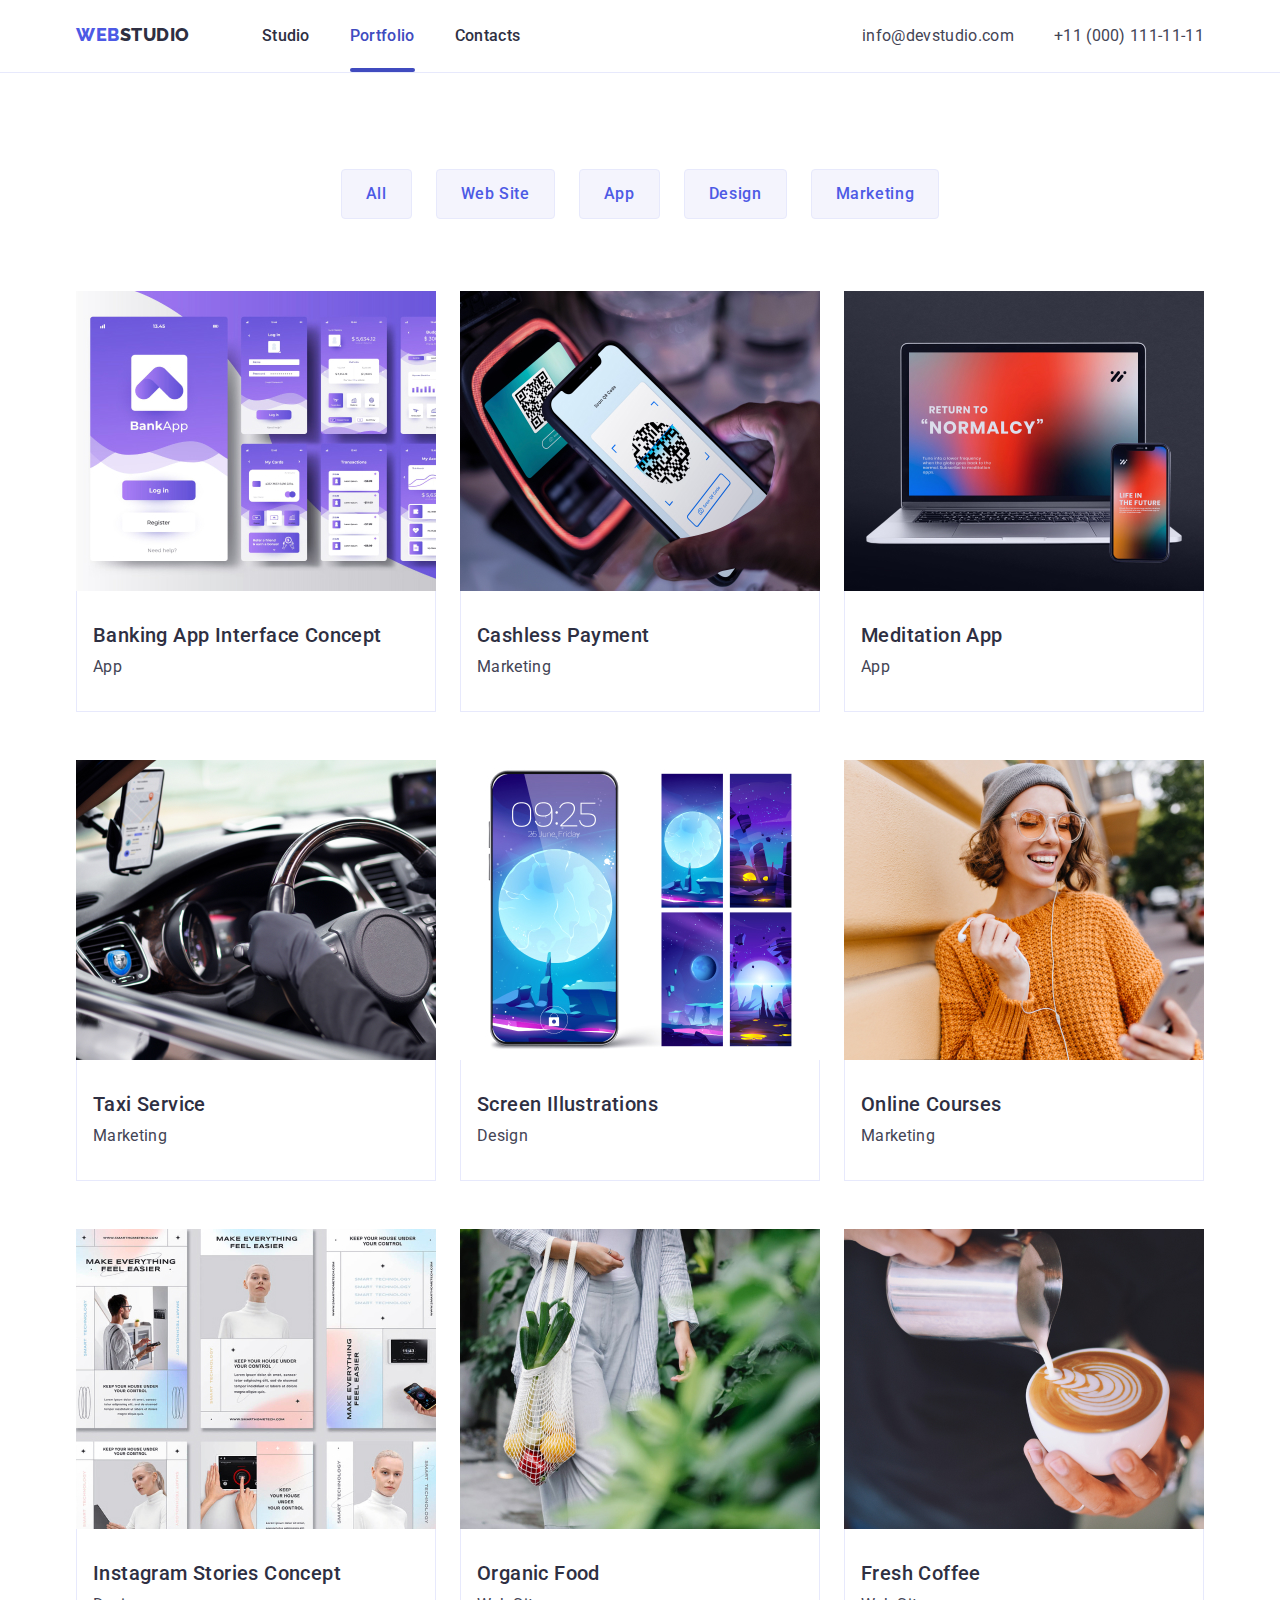
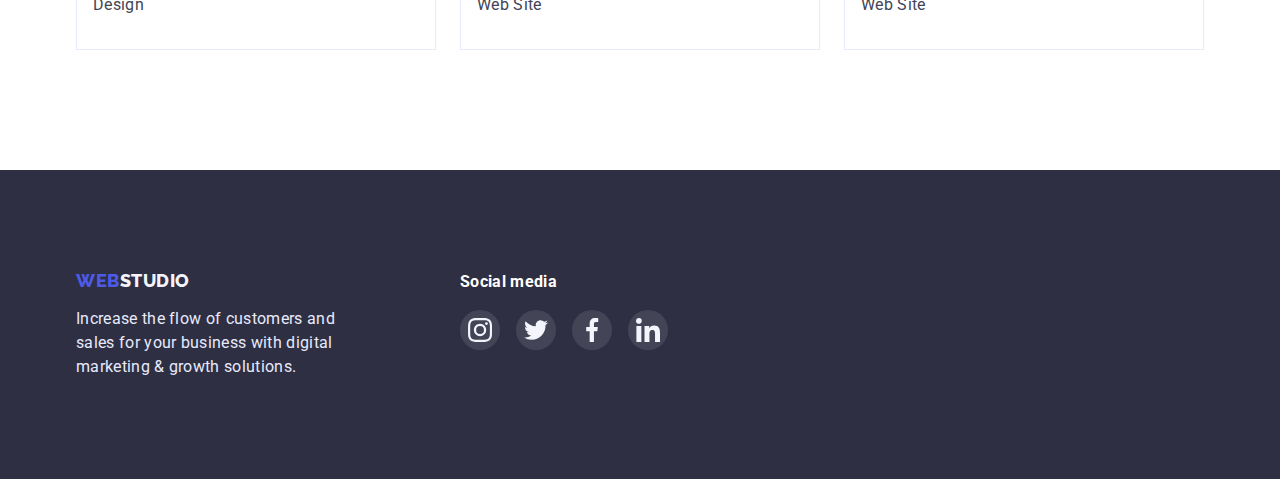
==== portfolio.html @ df037041 "Initial commit" ====
<!DOCTYPE html>
<html lang="en">
  <head>
    <meta charset="UTF-8" />
    <meta http-equiv="X-UA-Compatible" content="IE=edge" />
    <meta name="viewport" content="width=device-width, initial-scale=1.0" />
    <title>Portfolio</title>
    <link rel="preconnect" href="https://fonts.googleapis.com" />
    <link rel="preconnect" href="https://fonts.gstatic.com" crossorigin />
    <link
      href="https://fonts.googleapis.com/css2?family=Raleway:wght@800&family=Roboto:wght@400;500;700;900&display=swap"
      rel="stylesheet"
    />
    <link
      rel="stylesheet"
      href="    https://cdnjs.cloudflare.com/ajax/libs/modern-normalize/1.1.0/modern-normalize.min.css
"
    />
    <link rel="stylesheet" href="./css/style.css" />
  </head>
  <body>
    <header class="header-page">
      <div class="header container">
        <nav class="nav-area">
          <!-- logo -->
          <a class="logo-web link" href="./index.html"
            >Web<span class="logo-studio-header">Studio</span></a
          >
          <!-- menu -->
          <ul class="site-nav list">
            <li class="menu-title">
              <a class="site-page link" href="./index.html">Studio</a>
            </li>
            <li class="menu-title">
              <a class="site-page link current-page" href="./portfolio.html"
                >Portfolio</a
              >
            </li>
            <li class="menu-title last">
              <a class="site-page link" href="">Contacts</a>
            </li>
          </ul>
        </nav>
        <!-- contacts -->
        <address class="adress">
          <ul class="contacts-nav list">
            <li class="menu-title">
              <a class="contacts-link link" href="mailto:info@devstudio.com"
                >info@devstudio.com</a
              >
            </li>
            <li class="menu-title last">
              <a class="contacts-link link" href="tel:+110001111111"
                >+11 (000) 111-11-11</a
              >
            </li>
          </ul>
        </address>
      </div>
    </header>

    <!-- main contetr -->
    <main>
      <section class="section portfolio">
        <div class="container">
          <h1 hidden>Portfolio</h1>

          <!-- buttons -->
          <ul class="portfolio-buttons list">
            <li><button class="buttons-item" type="button">All</button></li>
            <li>
              <button class="buttons-item" type="button">Web Site</button>
            </li>
            <li><button class="buttons-item" type="button">App</button></li>
            <li><button class="buttons-item" type="button">Design</button></li>
            <li>
              <button class="buttons-item last-btn" type="button">
                Marketing
              </button>
            </li>
          </ul>
          <!-- portfolio -->
          <ul class="portfolio-list list">
            <li class="potfolio-title">
              <a href="" class="potfolio-link link">
                <div class="potfolio-top-wrap">
                  <img
                    src="./images/portfolio/bankapp.jpg"
                    alt="Banking App"
                    width="360"
                  />
                  <p class="overlay-text">
                    14 Stylish and User-Friendly App Design Concepts · Task
                    Manager App · Calorie Tracker App · Exotic Fruit Ecommerce
                    App · Cloud Storage App
                  </p>
                </div>
                <div class="portfolio-name">
                  <h2 class="project-name">Banking App Interface Concept</h2>
                  <p class="project-paragrapher">App</p>
                </div>
              </a>
            </li>
            <li class="potfolio-title">
              <a href="" class="potfolio-link link">
                <div class="potfolio-top-wrap">
                  <img
                    src="./images/portfolio/payment.jpg"
                    alt="Cashless Payment"
                    width="360"
                  />
                  <p class="overlay-text">
                    14 Stylish and User-Friendly App Design Concepts · Task
                    Manager App · Calorie Tracker App · Exotic Fruit Ecommerce
                    App · Cloud Storage App
                  </p>
                </div>
                <div class="portfolio-name">
                  <h2 class="project-name">Cashless Payment</h2>
                  <p class="project-paragrapher">Marketing</p>
                </div>
              </a>
            </li>
            <li class="potfolio-title">
              <a href="" class="potfolio-link link">
                <div class="potfolio-top-wrap">
                  <img
                    src="./images/portfolio/meditaion.jpg"
                    alt="Meditaion App"
                    width="360"
                  />
                  <p class="overlay-text">
                    14 Stylish and User-Friendly App Design Concepts · Task
                    Manager App · Calorie Tracker App · Exotic Fruit Ecommerce
                    App · Cloud Storage App
                  </p>
                </div>
                <div class="portfolio-name">
                  <h2 class="project-name">Meditation App</h2>
                  <p class="project-paragrapher">App</p>
                </div>
              </a>
            </li>
            <li class="potfolio-title">
              <a href="" class="potfolio-link link">
                <div class="potfolio-top-wrap">
                  <img
                    src="./images/portfolio/taxi.jpg"
                    alt="Taxi Service"
                    width="360"
                  />
                  <p class="overlay-text">
                    14 Stylish and User-Friendly App Design Concepts · Task
                    Manager App · Calorie Tracker App · Exotic Fruit Ecommerce
                    App · Cloud Storage App
                  </p>
                </div>
                <div class="portfolio-name">
                  <h2 class="project-name">Taxi Service</h2>
                  <p class="project-paragrapher">Marketing</p>
                </div>
              </a>
            </li>
            <li class="potfolio-title">
              <a href="" class="potfolio-link link">
                <div class="potfolio-top-wrap">
                  <img
                    src="./images/portfolio/screen.jpg"
                    alt="Screen Illustrations"
                    width="360"
                  />
                  <p class="overlay-text">
                    14 Stylish and User-Friendly App Design Concepts · Task
                    Manager App · Calorie Tracker App · Exotic Fruit Ecommerce
                    App · Cloud Storage App
                  </p>
                </div>
                <div class="portfolio-name">
                  <h2 class="project-name">Screen Illustrations</h2>
                  <p class="project-paragrapher">Design</p>
                </div>
              </a>
            </li>
            <li class="potfolio-title">
              <a href="" class="potfolio-link link">
                <div class="potfolio-top-wrap">
                  <img
                    src="./images/portfolio/courses.jpg"
                    alt="Online Courses"
                    width="360"
                  />
                  <p class="overlay-text">
                    14 Stylish and User-Friendly App Design Concepts · Task
                    Manager App · Calorie Tracker App · Exotic Fruit Ecommerce
                    App · Cloud Storage App
                  </p>
                </div>
                <div class="portfolio-name">
                  <h2 class="project-name">Online Courses</h2>
                  <p class="project-paragrapher">Marketing</p>
                </div>
              </a>
            </li>
            <li class="potfolio-title">
              <a href="" class="potfolio-link link">
                <div class="potfolio-top-wrap">
                  <img
                    src="./images/portfolio/instagram.jpg"
                    alt="Instagram Stories Concept"
                    width="360"
                  />
                  <p class="overlay-text">
                    14 Stylish and User-Friendly App Design Concepts · Task
                    Manager App · Calorie Tracker App · Exotic Fruit Ecommerce
                    App · Cloud Storage App
                  </p>
                </div>
                <div class="portfolio-name">
                  <h2 class="project-name">Instagram Stories Concept</h2>
                  <p class="project-paragrapher">Design</p>
                </div>
              </a>
            </li>
            <li class="potfolio-title">
              <a href="" class="potfolio-link link">
                <div class="potfolio-top-wrap">
                  <img
                    src="./images/portfolio/organicfood.jpg"
                    alt="Website for Organic Food "
                    width="360"
                  />
                  <p class="overlay-text">
                    14 Stylish and User-Friendly App Design Concepts · Task
                    Manager App · Calorie Tracker App · Exotic Fruit Ecommerce
                    App · Cloud Storage App
                  </p>
                </div>
                <div class="portfolio-name">
                  <h2 class="project-name">Organic Food</h2>
                  <p class="project-paragrapher">Web Site</p>
                </div>
              </a>
            </li>
            <li class="potfolio-title">
              <a href="" class="potfolio-link link">
                <div class="potfolio-top-wrap">
                  <img
                    src="./images/portfolio/coffee.jpg"
                    alt="Website for Fresh Coffee"
                    width="360"
                  />
                  <p class="overlay-text">
                    14 Stylish and User-Friendly App Design Concepts · Task
                    Manager App · Calorie Tracker App · Exotic Fruit Ecommerce
                    App · Cloud Storage App
                  </p>
                </div>
                <div class="portfolio-name">
                  <h2 class="project-name">Fresh Coffee</h2>
                  <p class="project-paragrapher">Web Site</p>
                </div>
              </a>
            </li>
          </ul>
        </div>
      </section>
    </main>

    <!-- footer -->
    <footer class="footer">
      <div class="container footer-cotainer-main">
        <div class="container-footer">
          <a class="logo-web footer-logo link" href="./index.html">
            Web<span class="logo-studio-footer">Studio</span>
          </a>
          <p class="footer-paragraph">
            Increase the flow of customers and sales for your business with
            digital marketing & growth solutions.
          </p>
        </div>
        <div class="social-media-footer">
          <h3 class="social-media-area">Social media</h3>
          <ul class="footer-soc-list list">
            <li class="footer-soc-item">
              <a class="footer-soc-link link" href="">
                <svg width="24px" height="24px" class="footer-soc-icon">
                  <use href="./images/icons.svg#icon-instagram"></use>
                </svg>
              </a>
            </li>
            <li class="footer-soc-item">
              <a class="footer-soc-link link" href="">
                <svg width="24px" height="24px" class="footer-soc-icon">
                  <use href="./images/icons.svg#icon-twitter"></use>
                </svg>
              </a>
            </li>
            <li class="footer-soc-item">
              <a class="footer-soc-link link" href="">
                <svg width="24px" height="24px" class="footer-soc-icon">
                  <use href="./images/icons.svg#icon-facebook"></use>
                </svg>
              </a>
            </li>
            <li class="footer-soc-item soc-item-last">
              <a class="footer-soc-link link" href="">
                <svg width="24px" height="24px" class="footer-soc-icon">
                  <use href="./images/icons.svg#icon-linkedin"></use>
                </svg>
              </a>
            </li>
          </ul>
        </div>
      </div>
    </footer>
  </body>
</html>
---- css/style.css ----
:root{
    --primary-text-color: #434455;
    --secondary-color: #2e2f42;
    --primary-brend-color: #4D5AE5;
    --success-messages-color:#31D0AA;
    --helper-text-color:#8E8F99;
    --accent-color:#E7E9FC;
    --light-mode-backgrounds-color:#F4F4FD;
    --white-color: #FFFFFF;
    --background-color:#FFFFFF;
}


body{
    background: var(--background-color);
    color: var(--primary-text-color);
    font-family: "Roboto", sans-serif;
    letter-spacing: 0.02em;
}
/* убираем маркеровку со списков */
.list{
    list-style: none;
}
/* убираем подчеркивание на ссылках */
.link {
    text-decoration: none;
    display: block;
}
/* задаем контейнер */
.container{
    width: 1158px;
    padding-left: 15px;
    padding-right: 15px;
    margin-left: auto;
    margin-right: auto;
    /* outline: 2px solid coral; */
}
h1,h2,h3,h4,h5,h6,p{
    margin: 0;
}
ul{
    margin: 0;
    padding-left: 0;
}
button{
    cursor: pointer;
}
img{
    display: block;
    max-width: 100%;
    height: auto;
}




/*  */
/* HEADER */
/*  */
.header-page{
    border-bottom: 1px solid #E7E9FC;
}
.header.container{
    display: flex;
    justify-content: space-between;

}
/* логотип */
.logo-web{
    color: var(--primary-brend-color);
    font-family: "Raleway", sans-serif;
    font-size: 18px;
    line-height: 1.17;
    letter-spacing: 0.03em;
    text-decoration: none;
    text-transform: uppercase;
    font-weight: 800;
    padding-top: 24px;
    padding-bottom: 24px;
}
/* надпись Studio */
.logo-studio-header{
    color: var(--secondary-color);
    font-family: Raleway, sans-serif;
}
.logo-studio-footer{
    color: var(--light-mode-backgrounds-color);
    font-family: Raleway, sans-serif;
}
.site-nav{
    display: flex;
    margin-left: 72px;
}
/* навигация стайта */
.nav-area{
    display: flex;
}
.site-page {
    color: var(--secondary-color);
    font-size: 16px;
    line-height: 1.5;
    font-weight: 500;
    letter-spacing: 0.02em;
    text-decoration: none;
    padding-top: 24px;
    padding-bottom: 24px;
    transition: color 250ms cubic-bezier(0.4, 0, 0.2, 1);
}

.site-nav .link:hover,
.site-nav .link:focus{
    color: #404bbf;
}
.current-page::after{
    position: absolute;
    content: '';
    width: 100%;
    height: 4px;
    background-color: #404BBF;
    border-radius: 2px;
    left: 0; 
    bottom: 0;
    
}

.current-page{
    color: #404BBF;
}

.menu-title{
    position: relative;
   
    margin-right: 40px;}
.menu-title.last{
    margin-right: 0;
}


/* contacts */
.adress{
    font-style: normal;
}
.contacts-nav{
    display: flex;
}
.contacts-nav .contacts-link{
    color: var(--primary-text-color);
    font-weight: 400;
    font-size: 16px;
    line-height: 1.5;
    text-decoration: none;
    padding-bottom: 24px;
    padding-top: 24px;
    transition: color 250ms cubic-bezier(0.4, 0, 0.2, 1);
}
.contacts-nav .contacts-link:hover,
.contacts-nav .contacts-link:focus{
    color: #404bbf;
}



/*  */
/* MAIN */
/*  */
.section{
    padding-top: 120px;
    padding-bottom: 120px;
}
/* 1 order section */
.order{
    background: var(--secondary-color);
    text-align: center;
    padding-top: 188px;
    padding-bottom: 188px;
    background-image: linear-gradient(to right, rgba(46, 47, 66, 0.7), rgba(46, 47, 66, 0.7)),url(../images/order-sect.jpg);
    max-width: 1440px;
    background-position: center;
    background-size: cover;
    margin-left: auto;
    margin-right: auto;
}

.order-title{
    color: var(--white-color);
    font-weight: 700;
    font-size: 56px;
    line-height: 1.07;
    letter-spacing: 0.02em;
    width: 496px;
    text-align: center;
    margin: 0 auto;
      
}
.button-order{
    background-color: var(--primary-brend-color);
    color: var(--white-color);
    letter-spacing: 0.04em;;
    font-weight: 500;;
    font-size: 16px;
    line-height: 1.5;
    font-family: inherit;
    box-shadow: 0px 4px 4px rgba(0, 0, 0, 0.15);
    border-radius: 4px;
    padding: 16px 32px;
    display: inline-block;
    margin: 48px auto 0;
    border: none;
    transition: background-color 250ms cubic-bezier(0.4, 0, 0.2, 1),box-shadow 250ms cubic-bezier(0.4, 0, 0.2, 1),border-radius 250ms cubic-bezier(0.4, 0, 0.2, 1) ;
}
.button-order:hover, .button-order:focus{
    background-color: #404BBF;
    box-shadow: 0px 1px 6px rgba(46, 47, 66, 0.08), 0px 1px 1px rgba(46, 47, 66, 0.16), 0px 2px 1px rgba(46, 47, 66, 0.08);
    border-radius: 4px;;
}
.button-order:active{
    background-color: #404BBF;
}


/* sections h2  total */
.section-title{
    color: var(--secondary-color);
    font-weight: 500;
    font-size: 36px;
    line-height: 1.11;
    text-align: center;
    text-transform: capitalize;
    letter-spacing: 0.02em;
    margin-bottom: 72px;
}


/* 2 sect our service */
.section.service{
    padding-bottom: 0;
}
.our-service.list{
    display: flex;
    flex-wrap:wrap;
    justify-content: center;
    align-items: center;
    margin: 0;
    padding: 0;
    margin-left: -24px;
}
.our-service .our-service-title{
    color:var(--secondary-color);
    font-weight: 500;
    font-size: 20px;
    line-height: 1.2;
    margin-bottom: 8px;
}
.service-list{
    width: calc((100% / 4) - 24px);
    margin-left: 24px; 
}



.our-service .paragraph{
    color: var(--primary-text-color);
    font-weight: 400;
    font-size: 16px;
    line-height: 1.5;
}

.icon-title{
    display: flex;
    justify-content: center;
    align-items: center;
}

/* 3 sect What are we doing */

.doing.list{
    display: flex;
    flex-wrap: wrap;
    margin: 0;
    padding: 0;
    margin-right: -24px;
}
.doing-img{
    width: calc((100% / 3) - 24px);
    margin-right: 24px;
}

.doing-img.last{
    margin-right: 0;
}
.icon-title{
    display: flex;
    justify-content: center;
    align-items: center;
    width: 264px;
    Height: 112px;
    background-color: #F4F4FD;
    border-radius: 4px;
    margin-bottom: 8px;
}

/* 4 sect our team */
.section.team{
    background-color: var(--light-mode-backgrounds-color);
}
.our-team.list{
    display: flex;
    flex-wrap: wrap;
    margin: 0;
    padding: 0;
    margin-right: -24px;
}
.our-team-part{
    width: calc((100% / 4) - 24px);
    margin-right: 24px;
    box-shadow: 0px 1px 6px rgba(46, 47, 66, 0.08), 0px 1px 1px rgba(46, 47, 66, 0.16), 0px 2px 1px rgba(46, 47, 66, 0.08);
}


.our-team-part.last{
    margin-right: 0;
}

.our-team .members{
    color: var(--secondary-color);
    font-weight: 500;
    font-size: 20px;
    line-height: 1.2;
    letter-spacing: 0.02em;
}
.our-team .our-team-paragraph{
    color: var(--primary-text-color);
    font-weight: 400;
    font-size: 16px;
    line-height: 1.5;
    margin-top: 8px;
    margin-bottom: 20px;
}

.photo-team-caption{
    text-align: center;
    align-items: center;
    background-color: #FFFFFF;
    box-shadow: 0px 1px 6px rgba(46, 47, 66, 0.08), 0px 1px 1px rgba(46, 47, 66, 0.16), 0px 2px 1px rgba(46, 47, 66, 0.08);
    border-radius: 0px 0px 4px 4px;
    padding-bottom: 32px;
    padding-top: 32px;
    
}

.team-soc-list {
    display: flex;
    justify-content: center;
    gap: 24px;
}

.team-soc-item {
    width: 40px;
    height: 40px;
}
.team-soc-link {
    width: 100%;
    height: 100%;
    border-radius: 50%;
    background-color: var(--primary-brend-color);
    display: flex;
    align-items: center;
    justify-content: center;
    
}

.team-soc-link.link{
    transition: background-color 250ms cubic-bezier(0.4, 0, 0.2, 1), box-shadow 250ms cubic-bezier(0.4, 0, 0.2, 1);

}

.team-soc-link.link:hover,.team-soc-link.link:focus {
    background-color: #404BBF; 
    box-shadow: 0px 1px 6px rgba(46, 47, 66, 0.08), 0px 1px 1px rgba(46, 47, 66, 0.16), 0px 2px 1px rgba(46, 47, 66, 0.08);
}

.team-soc-link.link:active{
    background-color: #404BBF;
    box-shadow: 0px 4px 4px rgba(0, 0, 0, 0.15);
}





/* SECT 5  */
/* CUSTOMERS */
/*  */
.section.customers{
    padding-top: 130px;
}

.our-customers.list{
    display: flex;
    justify-content: center;
    margin-right: -24px; 
}
.customers-soc-item{
    width: calc((100% / 6) - 24px);
    margin-right: 24px;
   }

.customers-soc-link{
    display: flex;
    align-items: center;
    justify-content: center;
    border: 1px solid #8E8F99;
    border-radius: 4px;
    height: 88px;
    }
    .customers-soc-link {
    transition: border-color 250ms cubic-bezier(0.4, 0, 0.2, 1);
    }

   .customer-soc-icon{
    fill: #8E8F99;
    transition:  fill 250ms cubic-bezier(0.4, 0, 0.2, 1);
   }
               
   .customers-soc-link:hover
   {
    border-color: var(--primary-brend-color);
   }

   
   .customers-soc-link:hover .customer-soc-icon{
    fill: var(--primary-brend-color);
   }




/*  */
/* FOOTER */
/*  */
.container-footer{
    width: 264px;   
    margin-right: 120px;
}
.footer-cotainer-main{
    display: flex;
}

.footer{
    background: var(--secondary-color);
    padding-top: 100px;
    padding-bottom: 100px;
}
.footer-paragraph{
    color: var(--accent-color);
    margin-top: 16px;
    font-weight: 400;
    font-size: 16px;
    line-height: 1.5;
}
.logo-web.footer-logo{
    padding-top: 0;
    padding-bottom: 0;
}

.social-media-footer{
    width: 208px;
}
.social-media-area{
    font-family: "Roboto", sans-serif;
    font-size: 16px;
    color: var(--white-color);
    line-height: 1.5;
    margin-bottom: 16px;
}

.footer-soc-list {
    display: flex;
    margin: 0;
    padding: 0;
    margin-right: -16px;
}

.footer-soc-item{
    width: 40px;
    height: 40px;
    margin-right: 16px;
}

.footer-soc-link {
    width: 100%;
    height: 100%;
    border-radius: 50%;
    background-color: rgba(255, 255, 255, 0.1);
    display: flex;
    align-items: center;
    justify-content: center;
    transition: background-color 250ms cubic-bezier(0.4, 0, 0.2, 1);
}

.soc-item-last{
    margin-right: 0;
}

.footer-soc-link:hover, .footer-soc-link:focus, .footer-soc-link:active{
    background-color: #31D0AA;
}




/*  */
/* PORTFOLIO PAGE */
/* main */

.section.portfolio{
    padding-top: 96px;
}

/* buttons */
.buttons-item{
    background-color: var(--light-mode-backgrounds-color);
    color: var(--primary-brend-color);
    font-family: inherit;
    font-weight: 500;
    font-size: 16px;
    line-height: 1.5;
    letter-spacing: 0.04em;
    display: inline-block;
    padding: 12px 24px;
    margin-right: 24px;
    text-align: center;
    border: 1px solid #E7E9FC;
    border-radius: 4px;
    transition: color 250ms cubic-bezier(0.4, 0, 0.2, 1), background-color 250ms cubic-bezier(0.4, 0, 0.2, 1), box-shadow 250ms cubic-bezier(0.4, 0, 0.2, 1), border-color 250ms cubic-bezier(0.4, 0, 0.2, 1);
}
.buttons-item:active, .buttons-item:hover, .buttons-item:focus{
    background-color: #404BBF;
    box-shadow: 0px 3px 1px rgba(0, 0, 0, 0.1), 0px 2px 1px rgba(0, 0, 0, 0.08), 0px 2px 2px rgba(0, 0, 0, 0.12);
    color: var(--white-color);
    border-color: transparent;
    
}
.buttons-item.last-btn{
    margin-right: 0;
}

/* portfolio links */
.portfolio-buttons.list{
    margin-bottom: 72px;
    display: flex;
    justify-content: center;
    border: none;
}

.portfolio-list.list {
    display: flex;
    flex-wrap: wrap;
    padding: 0;
    margin: 0;
    margin-right: -24px;
    margin-top: -48px;
}

 .portfolio-list > .potfolio-title{
    /* outline: 1px solid red; */
    width: calc((100% / 3) - 24px);
    margin-right: 24px;
    margin-top: 48px; 
}
.potfolio-link{
    position: relative;
    transition:box-shadow 250ms cubic-bezier(0.4, 0, 0.2, 1);
}

.potfolio-link:hover,
.potfolio-link:focus,
.potfolio-link:active{
    box-shadow: 0px 1px 6px rgba(46, 47, 66, 0.08), 0px 1px 1px rgba(46, 47, 66, 0.16), 0px 2px 1px rgba(46, 47, 66, 0.08);
}

.potfolio-link:hover:before{
    opacity: 1;
}

.potfolio-link:hover .overlay-text{
    opacity: 1;
}

.potfolio-title:hover .overlay-text{
    transform: translateY(0%);
}


.potfolio-top-wrap{
    position: relative;
    overflow: hidden;
}
.overlay-text{
    position: absolute;
    color: var(--light-mode-backgrounds-color);
    background-color: #4D5AE5;
    font-weight: 400;
    font-size: 16px;
    line-height: 1.5;
    letter-spacing: 0.02em;
    top: 0px;
    left: 0px;
    padding: 40px 32px 0 32px;
    height: 100%;
    width: 100%;
    transform: translateY(100%);
    transition: transform 250ms cubic-bezier(0.4, 0, 0.2, 1);
}


.portfolio-name{
    padding-bottom: 32px;
    padding-top: 32px;
    padding-left: 16px;
    border: 1px solid #E7E9FC;
        border-top: none;
}

.project-name{
    color: var(--secondary-color);
    font-weight: 500;
    font-size: 20px;
    line-height: 1.2;
    letter-spacing: 0.02em;
}


.project-paragrapher{
    color: var(--primary-text-color);
    font-weight: 400;
    font-size: 16px;
    line-height: 1.5;
    margin-top: 8px;
}




/*  */
/* MODAL */
/*  */

.backdrop{
    position: fixed;
    top: 0;
    left: 0;
    width: 100%;
    height: 100%;
    background-color: rgba(46, 47, 66, 0.4);
    opacity: 1;
    transition: opacity 300ms linear , visibility 300ms linear;
}

.modal{
    width: 408px;
    min-height: 576px;
    position: absolute;
    top: 50%;
    left: 50%;
    transform: translate(-50%, -50%) scale(1);
    transition: transform 300ms linear;
    background-color: #FCFCFC;
    box-shadow: 0px 1px 1px rgba(0, 0, 0, 0.14), 0px 1px 3px rgba(0, 0, 0, 0.12), 0px 2px 1px rgba(0, 0, 0, 0.2);
    border-radius: 4px;   
}

.backdrop.is-hidden .modal{
    transform: translate(-50%, -50%) scale(0);
}
.modal-close-button{
   position: absolute;
   top: 24px;
   right: 24px;
   background-color: #E7E9FC;
   border-color: var(--accent-color);
    border-radius: 50%;
    border: 1px solid rgba(0, 0, 0, 0.1);
    width: 24px;
    height: 24px;
    transition: background-color 250ms cubic-bezier(0.4, 0, 0.2, 1), border-color 250ms cubic-bezier(0.4, 0, 0.2, 1), box-shadow 250ms cubic-bezier(0.4, 0, 0.2, 1);
}
.modal-close-icon{
    position: absolute;
    top: 50%;
    left: 50%;
    transform: translate(-50%, -50%);
    transition: fill 250ms cubic-bezier(0.4, 0, 0.2, 1);
}

.modal-close-button:hover{
    border-color: transparent;
    background-color: #404BBF;
    box-shadow: 0px 1px 6px rgba(46, 47, 66, 0.08), 0px 1px 1px rgba(46, 47, 66, 0.16), 0px 2px 1px rgba(46, 47, 66, 0.08);
}

.modal-close-button:hover .modal-close-icon{
    fill: var(--white-color);
}

.is-hidden{
    opacity: 0;
    visibility: hidden;
    pointer-events: none;
}
.no-scroll{
    overflow: hidden;
}
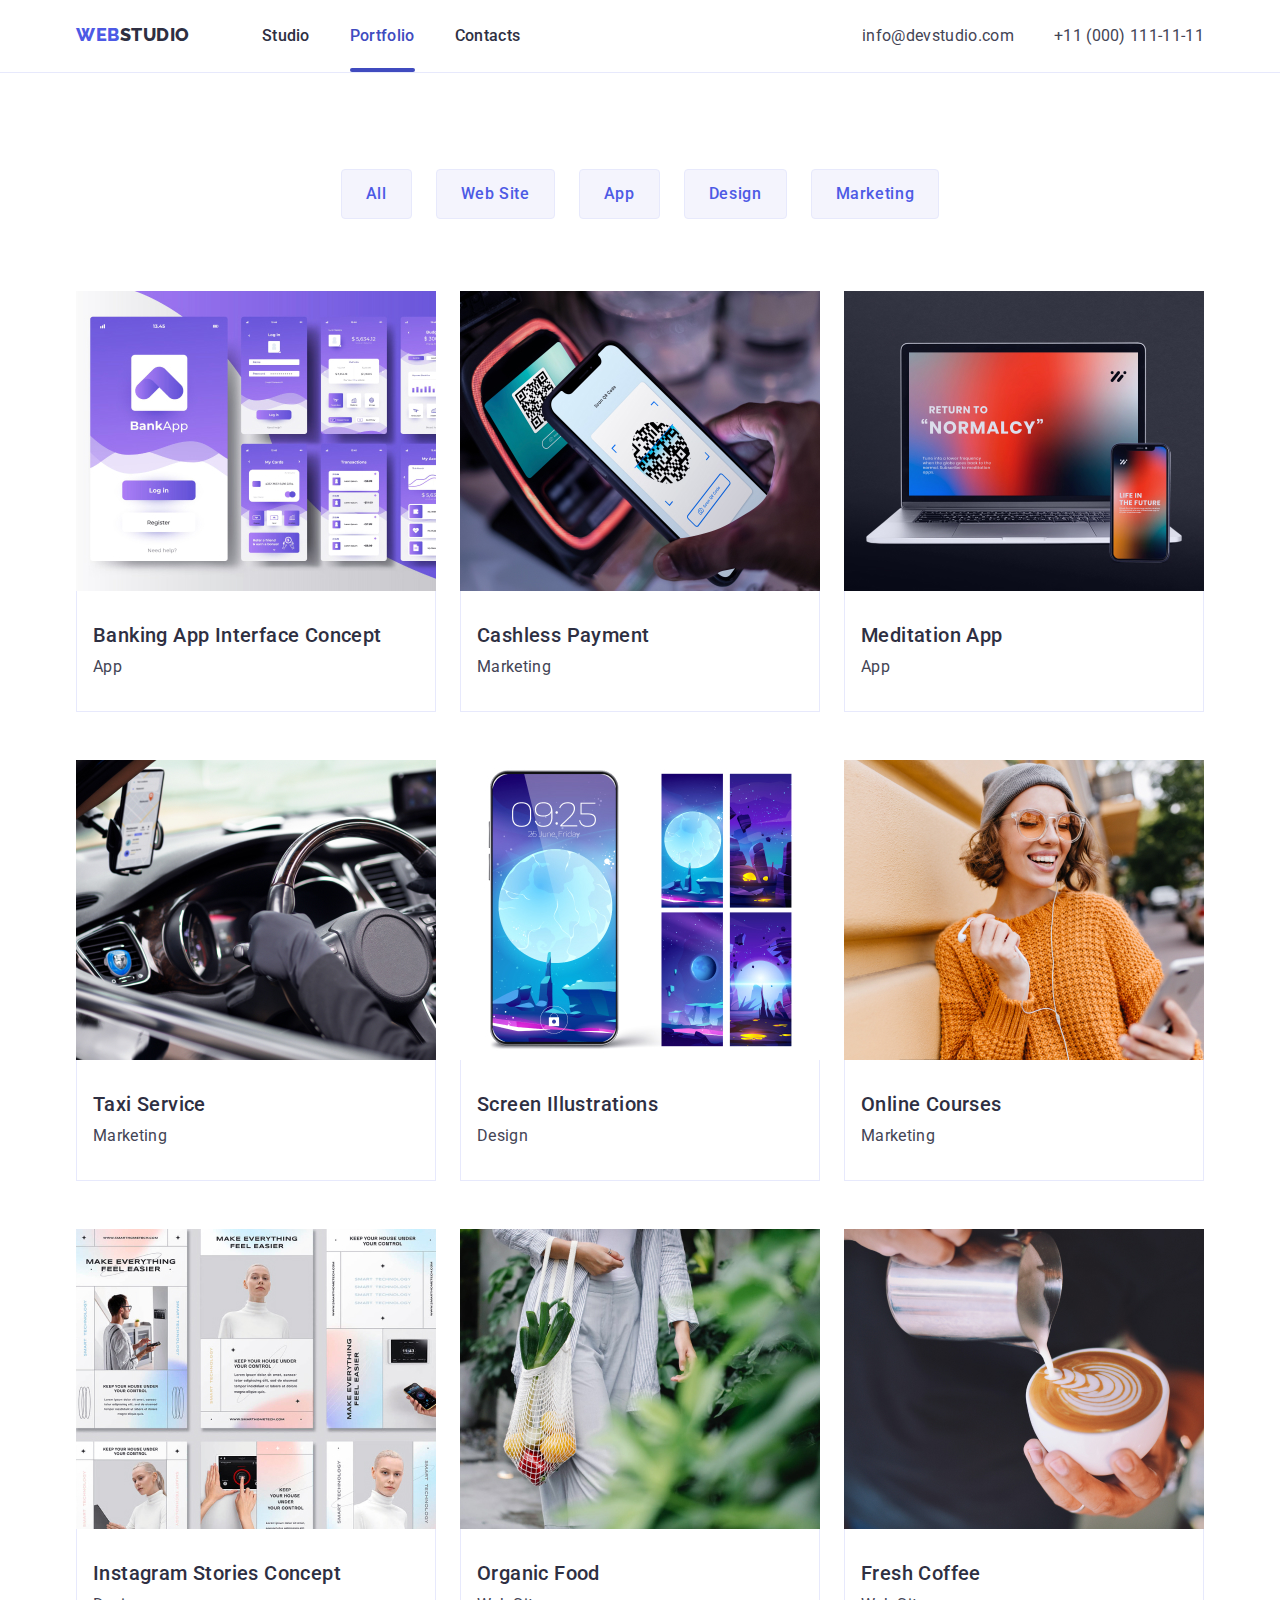
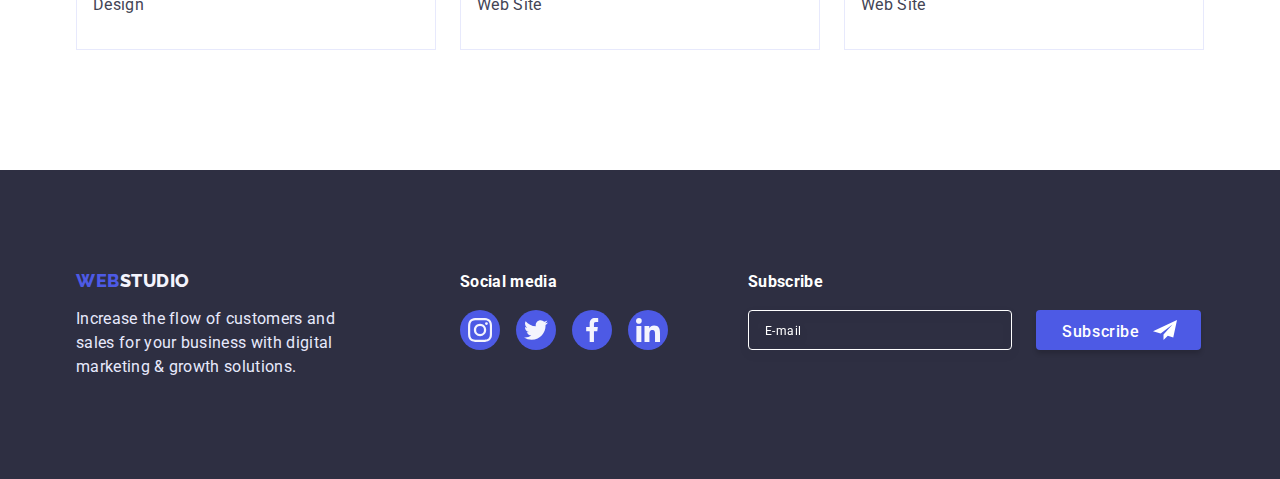
==== commit 193f56e3: "HW-06-elements-and-validation-forms(try1)" ====
--- a/portfolio.html
+++ b/portfolio.html
@@ -311,6 +311,28 @@
             </li>
           </ul>
         </div>
+        <div class="subscribe-footer-area">
+          <h3 class="subscribe-footer-topic">Subscribe</h3>
+          <div class="footer-feedback">
+            <div class="input-footer">
+              <input
+                type="text"
+                class="footer-email-input"
+                name="user-subscribe"
+                id="user-subscribe"
+                placeholder="E-mail"
+              />
+            </div>
+            <div class="footer-button">
+              <button class="footer-button-subscribe" type="submit">
+                Subscribe
+              </button>
+              <svg width="24" height="24" class="subscribe-icon">
+                <use href="./images/icons.svg#icon-airplane"></use>
+              </svg>
+            </div>
+          </div>
+        </div>
       </div>
     </footer>
   </body>
--- a/css/style.css
+++ b/css/style.css
@@ -386,8 +386,6 @@
 
 
 
-
-
 /* SECT 5  */
 /* CUSTOMERS */
 /*  */
@@ -491,13 +489,14 @@
     width: 100%;
     height: 100%;
     border-radius: 50%;
-    background-color: rgba(255, 255, 255, 0.1);
+    background-color: var(--primary-brend-color);
     display: flex;
     align-items: center;
     justify-content: center;
     transition: background-color 250ms cubic-bezier(0.4, 0, 0.2, 1);
 }
 
+
 .soc-item-last{
     margin-right: 0;
 }
@@ -506,6 +505,84 @@
     background-color: #31D0AA;
 }
 
+.subscribe-footer-area{
+    margin-left: 80px;
+}
+
+.subscribe-footer-topic{
+    font-family: "Roboto", sans-serif;
+    font-size: 16px;
+    color: var(--white-color);
+    line-height: 1.5;
+    margin-bottom: 16px;
+}
+
+.footer-feedback{
+    display: flex;
+}
+
+.footer-email-input{
+    width: 264px;
+    height: 40px;
+    margin-right: 24px;
+    background-color: transparent;
+    border: 1px solid #FFFFFF;
+    filter: drop-shadow(0px 4px 4px rgba(0, 0, 0, 0.15));
+    border-radius: 4px;
+    padding-top: 8px;
+    padding-bottom: 8px;
+    padding-left: 16px;
+}
+
+.footer-email-input::placeholder{
+    font-weight: 400;
+    font-size: 12px;
+    line-height: 2;
+    letter-spacing: 0.04em;
+    color: var(--white-color);
+}
+
+.footer-email-input:focus,
+.footer-email-input:hover
+{
+    border: 1px solid;
+    border-color: var(--primary-brend-color);
+}
+
+.footer-button-subscribe{
+    width: 165px;
+    height: 40px;
+    padding: 8px 64px 8px 24px;
+    background-color: var(--primary-brend-color);
+    color: var(--white-color);
+    letter-spacing: 0.04em;   
+    font-weight: 500;
+    font-size: 16px;
+    line-height: 1.5;
+    font-family: inherit;
+    box-shadow: 0px 4px 4px rgba(0, 0, 0, 0.15);
+    border-radius: 4px;
+    display: inline-block;
+    border-color: transparent;
+    transition: background-color 250ms cubic-bezier(0.4, 0, 0.2, 1), box-shadow 250ms cubic-bezier(0.4, 0, 0.2, 1), border-radius 250ms cubic-bezier(0.4, 0, 0.2, 1);}
+
+.footer-button{
+    position: relative;
+}
+
+.subscribe-icon {
+    position: absolute;
+    top: 50%;
+    right: 24px;
+    fill: var(--white-color);
+    transform: translateY(-50%) ;
+}
+
+.footer-button-subscribe:hover, .footer-button-subscribe:focus{
+    background-color: #404BBF;
+    box-shadow: 0px 1px 6px rgba(46, 47, 66, 0.08), 0px 1px 1px rgba(46, 47, 66, 0.16), 0px 2px 1px rgba(46, 47, 66, 0.08);
+    border-radius: 4px;
+}
 
 
 
@@ -619,7 +696,7 @@
     padding-top: 32px;
     padding-left: 16px;
     border: 1px solid #E7E9FC;
-        border-top: none;
+    border-top: none;
 }
 
 .project-name{
@@ -659,7 +736,7 @@
 
 .modal{
     width: 408px;
-    min-height: 576px;
+    min-height: 584px;
     position: absolute;
     top: 50%;
     left: 50%;
@@ -668,6 +745,7 @@
     background-color: #FCFCFC;
     box-shadow: 0px 1px 1px rgba(0, 0, 0, 0.14), 0px 1px 3px rgba(0, 0, 0, 0.12), 0px 2px 1px rgba(0, 0, 0, 0.2);
     border-radius: 4px;   
+    padding: 24px;
 }
 
 .backdrop.is-hidden .modal{
@@ -712,9 +790,161 @@
     overflow: hidden;
 }
 
-
-
-
-
-
-
+.modal-title{
+    font-size: 16px;
+    font-weight: 500;
+    line-height: 1.5;
+    color: var(--secondary-color);
+    text-align: center;
+    margin-top: 48px;
+    margin-bottom: 16px;
+}
+
+.modal-input{
+width: 100%;
+height: 40px;
+border: 1px solid rgba(46, 47, 66, 0.4);
+border-radius: 4px;
+background-color: transparent;
+padding-left:38px;
+transition: border-color 250ms cubic-bezier(0.4, 0, 0.2, 1);
+}
+
+.modal-input:focus, .modal-input:hover {
+    border-color: var(--primary-brend-color);
+}
+
+.modal-input:focus,
+.modal-input:hover + .modal-input-icon{
+    fill: var(--primary-brend-color);
+}
+
+.user-input-comment{
+    width: 100%;
+    height: 120px;
+    border: 1px solid rgba(46, 47, 66, 0.4);
+    border-radius: 4px;
+    background-color: transparent;
+    resize: none;
+    padding-left: 16px;
+    padding-top: 8px;
+    outline: transparent;
+}
+
+.user-input-comment::placeholder{
+    font-size: 12px;
+    font-weight: 400;
+    line-height: 1.16;
+    color: rgba(46, 47, 66, 0.4);
+}
+
+.input-wrap{
+    position: relative;
+}
+
+.modal-field{
+    margin-top: 8px;
+}
+
+.modal-field.first{
+    margin-top: 0;
+}
+
+.modal-input-icon{
+    position: absolute;
+    left: 16px;
+    top: 50%;
+    transform: translateY(-50%);
+    transition: fill 250ms cubic-bezier(0.4, 0, 0.2, 1);
+}
+
+
+.modal-label-text{
+    display: inline-block;
+    font-size: 12px;
+    font-weight: 400;
+    line-height: 1.16;
+    color: var(--helper-text-color);
+    margin-bottom: 4px;
+}
+.check-text{
+    font-family: inherit;
+    font-weight: 400;
+    font-size: 12px;
+    line-height: 1.16;
+    letter-spacing: 0.04em;
+    color: #8E8F99;
+    display: flex;
+    text-align: center;
+    justify-content: center;
+    fill: transparent;
+    display: flex;
+        align-items: center;
+        gap: 8px;
+        position: relative;
+
+}
+
+
+.privacy-policy-text{
+    color: var(--primary-brend-color);
+}
+
+.check-text span{
+    width: 16px;
+    height: 16px;
+    border: 1px solid rgba(46, 47, 66, 0.4);
+    border-radius: 2px;
+    display: flex;
+        align-items: center;
+        justify-content: center;
+        fill: transparent;
+        transition: background-color 250ms cubic-bezier(0.4, 0, 0.2, 1), border 250ms cubic-bezier(0.4, 0, 0.2, 1), fill 250ms cubic-bezier(0.4, 0, 0.2, 1);
+}
+
+.modal-check:checked+.check-text span {
+    background-color: #404BBF;
+    border: 1px solid #404BBF;
+    fill: var(--white-color);
+}
+
+.visually-hidden {
+    position: absolute;
+    width: 1px;
+    height: 1px;
+    margin: -1px;
+    border: 0;
+    padding: 0;
+    white-space: nowrap;
+    clip-path: inset(100%);
+    clip: rect(0 0 0 0);
+    overflow: hidden;
+}
+
+.button-send-area{
+    text-align: center;
+}
+.modal-button-send {
+    display: inline-block;
+    margin: 24px auto 0;
+    background-color: var(--primary-brend-color);
+    color: var(--white-color);
+    box-shadow: 0px 4px 4px rgba(0, 0, 0, 0.15);
+    border-radius: 4px;
+    width: 169px;
+    height: 56px;
+    padding: 16px 32px;
+    border-color: transparent;
+    transition: background-color 250ms cubic-bezier(0.4, 0, 0.2, 1), box-shadow 250ms cubic-bezier(0.4, 0, 0.2, 1), border-radius 250ms cubic-bezier(0.4, 0, 0.2, 1);
+}
+
+.modal-button-send:hover,
+.modal-button-send:focus {
+    background-color: #404BBF;
+    box-shadow: 0px 1px 6px rgba(46, 47, 66, 0.08), 0px 1px 1px rgba(46, 47, 66, 0.16), 0px 2px 1px rgba(46, 47, 66, 0.08);
+    border-radius: 4px;
+}
+
+
+
+
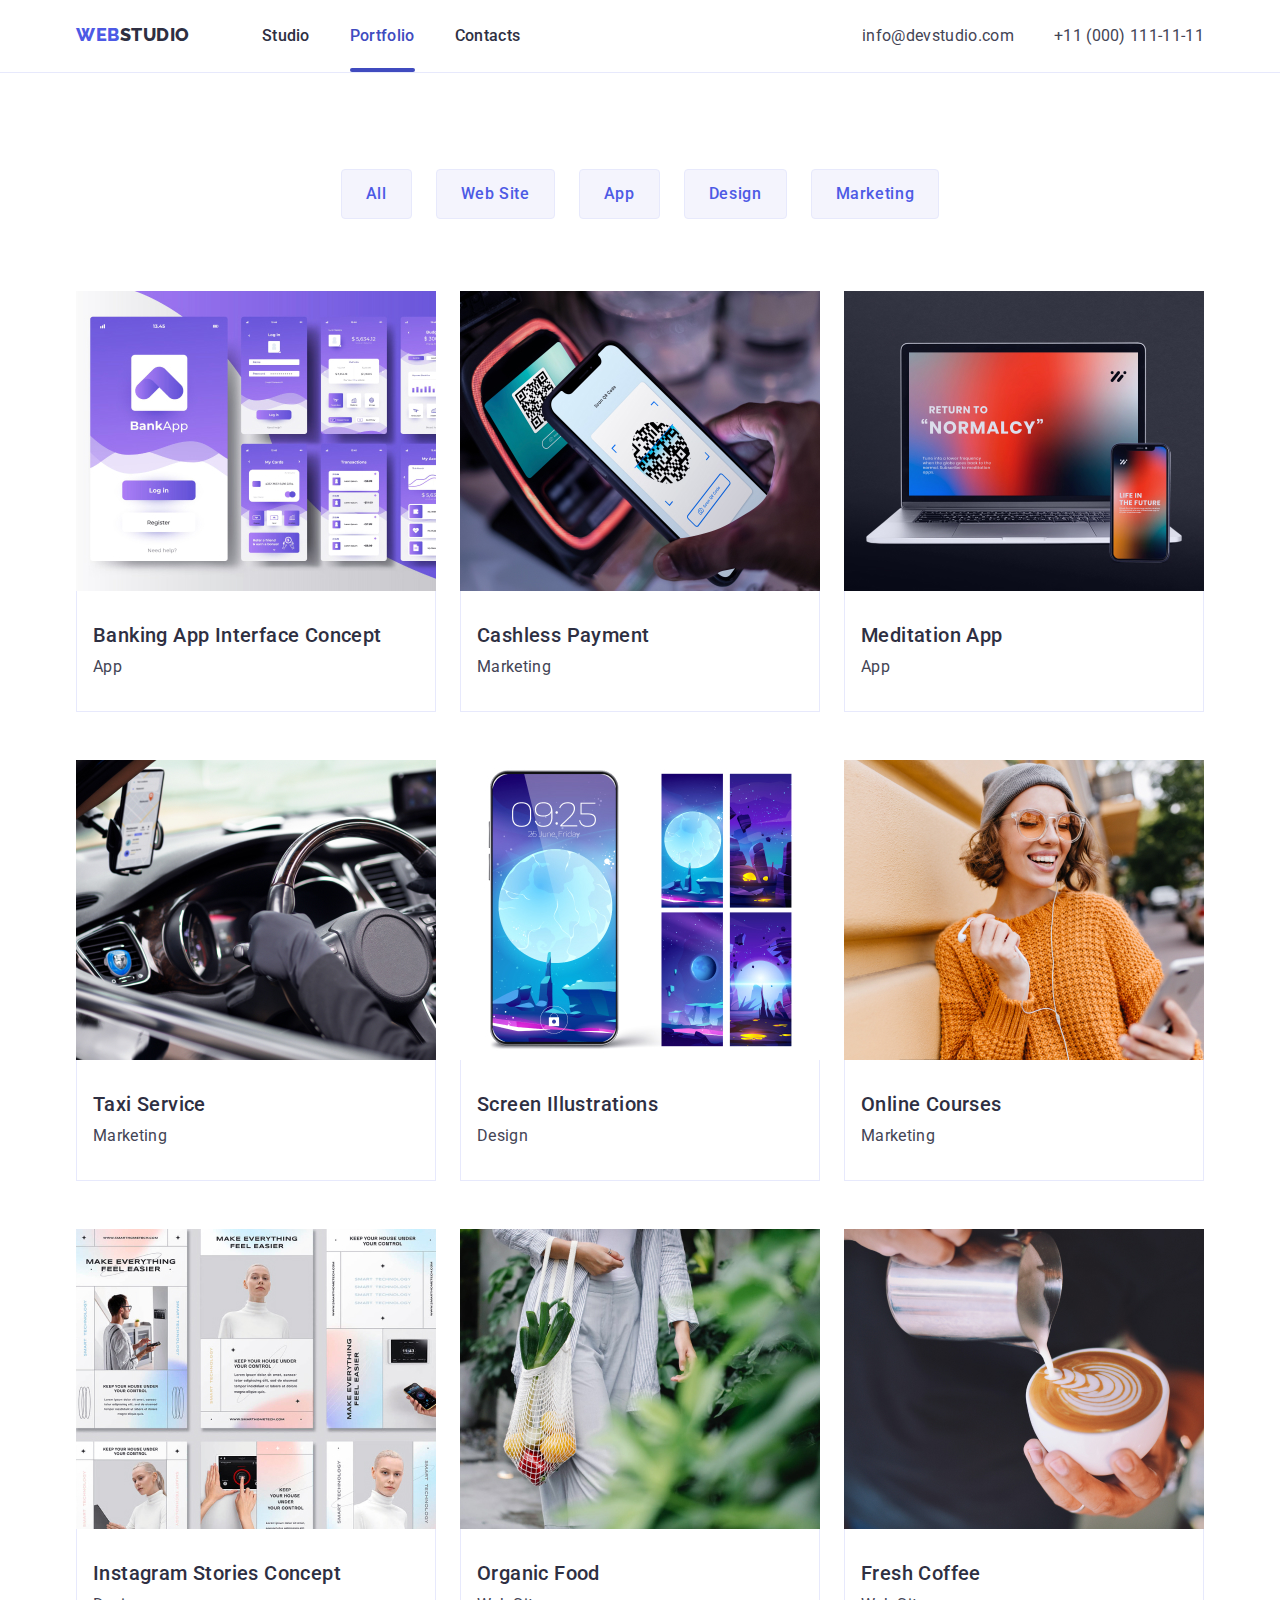
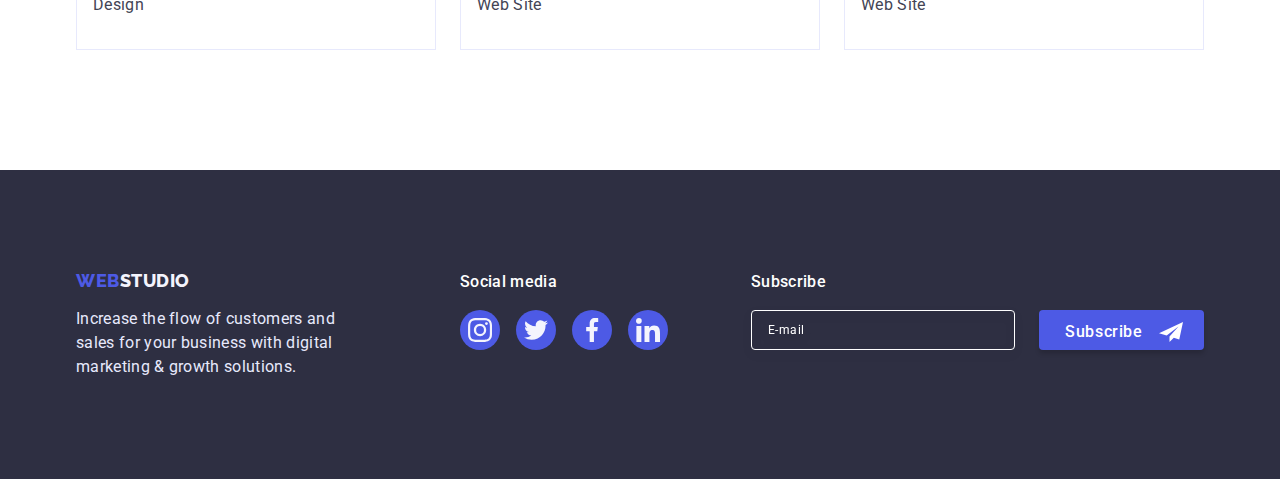
==== commit 9d96d36f: "HW-06-elements-and-validation-forms(try2)" ====
--- a/portfolio.html
+++ b/portfolio.html
@@ -279,7 +279,7 @@
           </p>
         </div>
         <div class="social-media-footer">
-          <h3 class="social-media-area">Social media</h3>
+          <p class="social-media-area">Social media</p>
           <ul class="footer-soc-list list">
             <li class="footer-soc-item">
               <a class="footer-soc-link link" href="">
@@ -312,25 +312,21 @@
           </ul>
         </div>
         <div class="subscribe-footer-area">
-          <h3 class="subscribe-footer-topic">Subscribe</h3>
+          <p class="subscribe-footer-topic">Subscribe</p>
           <div class="footer-feedback">
-            <div class="input-footer">
-              <input
-                type="text"
-                class="footer-email-input"
-                name="user-subscribe"
-                id="user-subscribe"
-                placeholder="E-mail"
-              />
-            </div>
-            <div class="footer-button">
-              <button class="footer-button-subscribe" type="submit">
-                Subscribe
-              </button>
+            <input
+              type="text"
+              class="footer-email-input"
+              name="user-subscribe"
+              id="user-subscribe"
+              placeholder="E-mail"
+            />
+            <button class="footer-button-subscribe" type="submit">
+              Subscribe
               <svg width="24" height="24" class="subscribe-icon">
                 <use href="./images/icons.svg#icon-airplane"></use>
               </svg>
-            </div>
+            </button>
           </div>
         </div>
       </div>
--- a/css/style.css
+++ b/css/style.css
@@ -49,6 +49,10 @@
     display: block;
     max-width: 100%;
     height: auto;
+}
+
+input{
+    outline: none;
 }
 
 
@@ -466,6 +470,7 @@
 }
 .social-media-area{
     font-family: "Roboto", sans-serif;
+    font-weight: 500;
     font-size: 16px;
     color: var(--white-color);
     line-height: 1.5;
@@ -506,7 +511,7 @@
 }
 
 .subscribe-footer-area{
-    margin-left: 80px;
+    margin-left: auto;
 }
 
 .subscribe-footer-topic{
@@ -515,6 +520,7 @@
     color: var(--white-color);
     line-height: 1.5;
     margin-bottom: 16px;
+    font-weight: 500;
 }
 
 .footer-feedback{
@@ -532,6 +538,12 @@
     padding-top: 8px;
     padding-bottom: 8px;
     padding-left: 16px;
+    color: var(--accent-color);
+    font-weight: 400;
+    font-size: 12px;
+    line-height: 2;
+    
+    letter-spacing: 0.04em;
 }
 
 .footer-email-input::placeholder{
@@ -552,7 +564,7 @@
 .footer-button-subscribe{
     width: 165px;
     height: 40px;
-    padding: 8px 64px 8px 24px;
+    padding: 8px 10px 8px 24px;
     background-color: var(--primary-brend-color);
     color: var(--white-color);
     letter-spacing: 0.04em;   
@@ -562,20 +574,16 @@
     font-family: inherit;
     box-shadow: 0px 4px 4px rgba(0, 0, 0, 0.15);
     border-radius: 4px;
-    display: inline-block;
     border-color: transparent;
+    display: flex;
+    flex-wrap: wrap;
     transition: background-color 250ms cubic-bezier(0.4, 0, 0.2, 1), box-shadow 250ms cubic-bezier(0.4, 0, 0.2, 1), border-radius 250ms cubic-bezier(0.4, 0, 0.2, 1);}
 
-.footer-button{
-    position: relative;
-}
+
 
 .subscribe-icon {
-    position: absolute;
-    top: 50%;
-    right: 24px;
-    fill: var(--white-color);
-    transform: translateY(-50%) ;
+    margin-left: 16px;
+   fill: var(--white-color);
 }
 
 .footer-button-subscribe:hover, .footer-button-subscribe:focus{
@@ -736,7 +744,7 @@
 
 .modal{
     width: 408px;
-    min-height: 584px;
+    /* min-height: 584px; */
     position: absolute;
     top: 50%;
     left: 50%;
@@ -745,7 +753,7 @@
     background-color: #FCFCFC;
     box-shadow: 0px 1px 1px rgba(0, 0, 0, 0.14), 0px 1px 3px rgba(0, 0, 0, 0.12), 0px 2px 1px rgba(0, 0, 0, 0.2);
     border-radius: 4px;   
-    padding: 24px;
+    padding: 72px 24px 24px;
 }
 
 .backdrop.is-hidden .modal{
@@ -796,7 +804,6 @@
     line-height: 1.5;
     color: var(--secondary-color);
     text-align: center;
-    margin-top: 48px;
     margin-bottom: 16px;
 }
 
@@ -876,13 +883,12 @@
     color: #8E8F99;
     display: flex;
     text-align: center;
-    justify-content: center;
+    justify-content: left;
     fill: transparent;
     display: flex;
-        align-items: center;
         gap: 8px;
         position: relative;
-
+align-items: center;
 }
 
 
